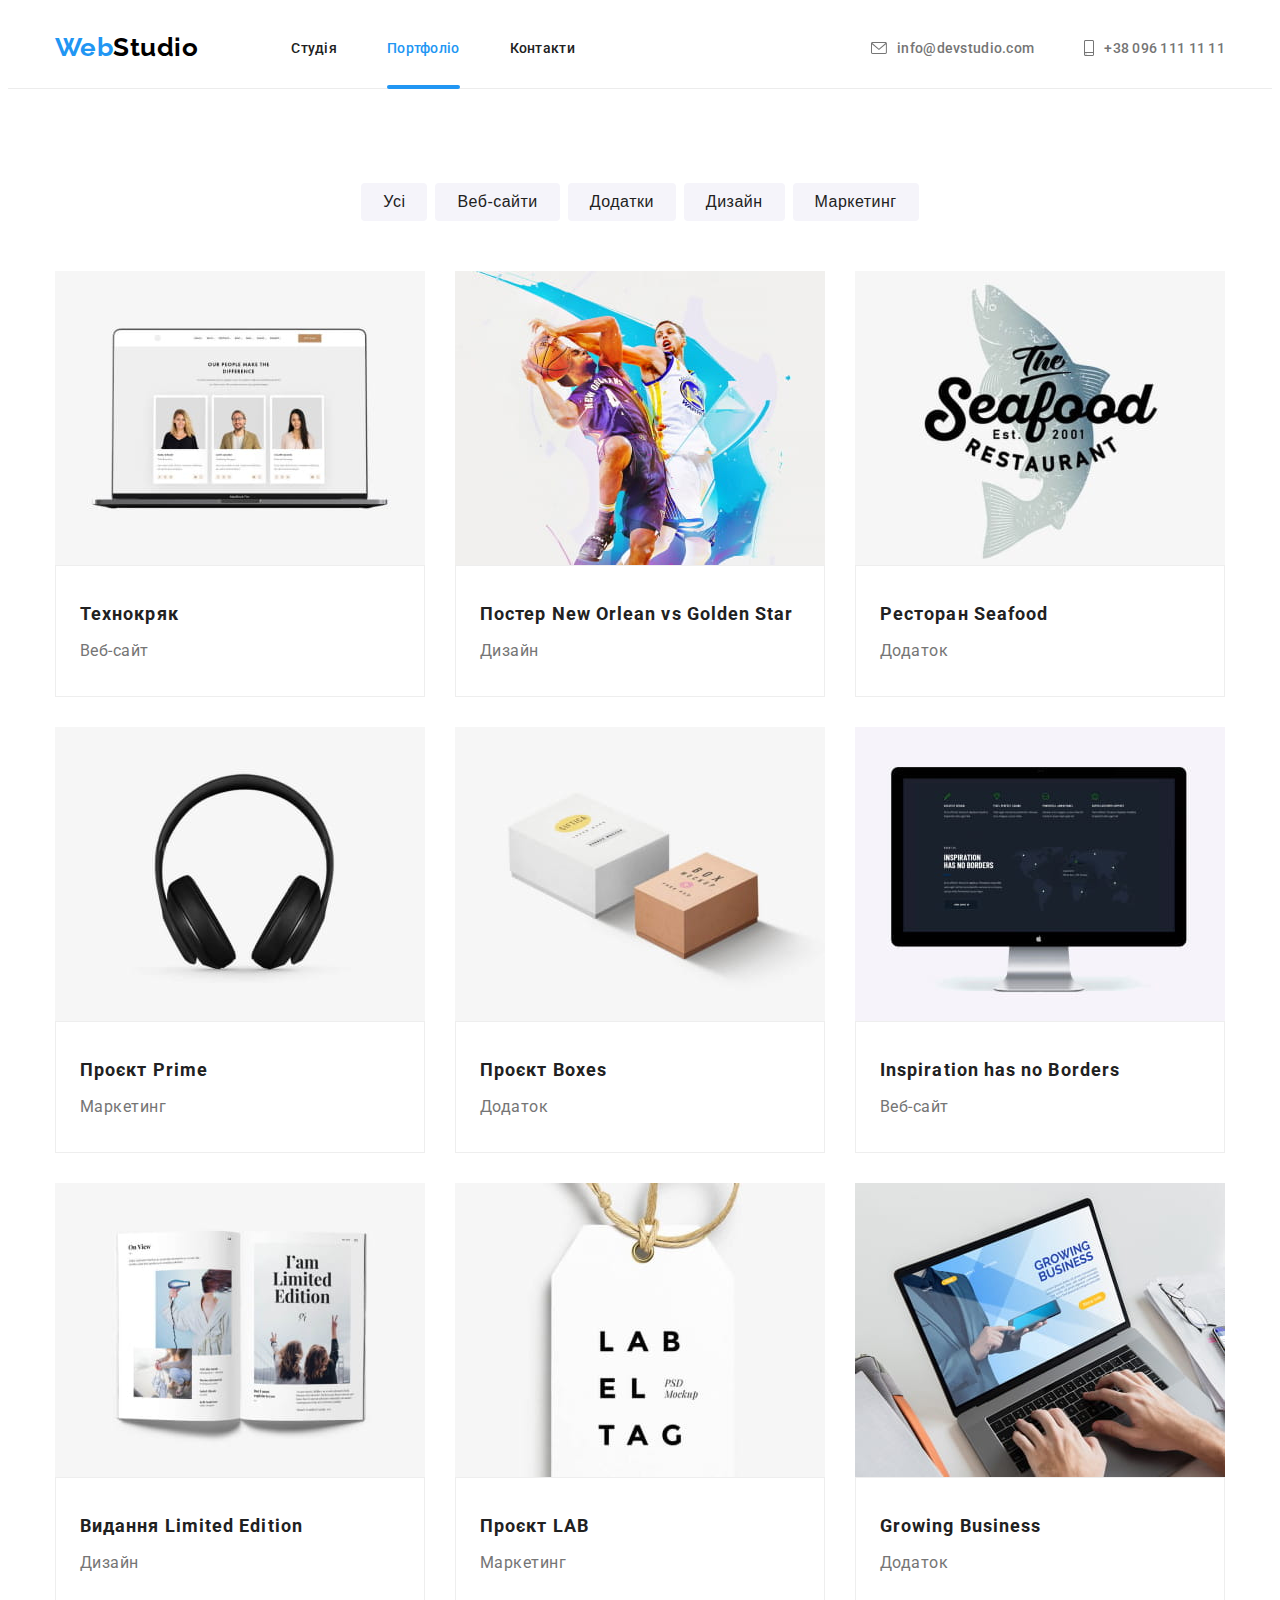
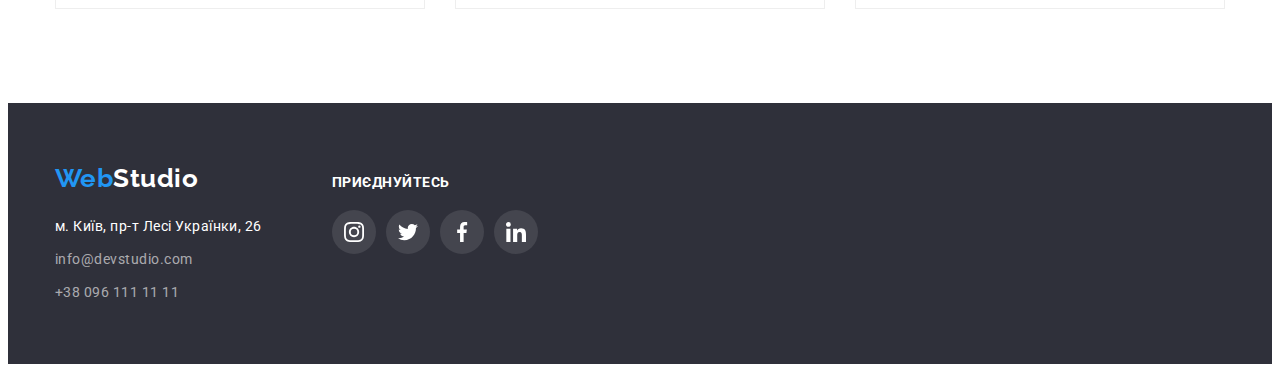
==== portfolio.html @ d0834823 "Initial commit" ====
<!DOCTYPE html>
<html lang="uk">
  <head>
    <meta charset="UTF-8" />
    <!-- IE10 and below only -->
    <meta http-equiv="X-UA-Compatible" content="IE=edge" />
    <meta name="viewport" content="width=device-width, initial-scale=1.0" />
    <title>Portfolio</title>
    <!-- Fonts -->
    <link rel="preconnect" href="https://fonts.googleapis.com" />
    <link rel="preconnect" href="https://fonts.gstatic.com" crossorigin />
    <link
      href="https://fonts.googleapis.com/css2?family=Raleway:wght@700&family=Roboto:wght@400;500;700;900&display=swap"
      rel="stylesheet"
    />
    <!-- Modern-normalize -->
    <link
      rel="stylesheet"
      href="https://cdnjs.cloudflare.com/ajax/libs/modern-normalize/1.1.0/modern-normalize.min.css"
      integrity="sha512-wpPYUAdjBVSE4KJnH1VR1HeZfpl1ub8YT/NKx4PuQ5NmX2tKuGu6U/JRp5y+Y8XG2tV+wKQpNHVUX03MfMFn9Q=="
      crossorigin="anonymous"
      referrerpolicy="no-referrer"
    />
    <!-- Custom styles -->
    <link rel="stylesheet" href="./css/styles.css" />
  </head>
  <body>
    <!-- Portfolio header -->
    <header class="project-header">
      <div class="header-container container">
        <a class="logo link" href="./index.html"><span class="accent">Web</span>Studio</a>
        <nav class="nav">
          <ul class="nav-list list">
            <li class="nav-item">
              <a class="nav-link link" href="./index.html">Студія</a>
            </li>
            <li class="nav-item">
              <a class="nav-link current link" href="./portfolio.html">Портфоліо</a>
            </li>
            <li class="nav-item">
              <a class="nav-link link" href="/">Контакти</a>
            </li>
          </ul>
        </nav>
        <ul class="header-adress list">
          <li class="list-item">
            <a class="list-item-link link" href="mailto:info@devstudio.com">
              <svg class="header-icon" width="16" height="12" href="mailto:info@devstudio.com">
                <use href="./images/icons.svg#mail"></use></svg
              >info@devstudio.com
            </a>
          </li>
          <li class="list-item">
            <a class="list-item-link link" href="tel:+380961111111">
              <svg class="header-icon" width="10" height="16" href="tel:+380961111111">
                <use href="./images/icons.svg#phone"></use></svg
              >+38 096 111 11 11</a
            >
          </li>
        </ul>
      </div>
    </header>
    <main>
      <section class="portfolio">
        <div class="container">
          <!-- Buttons -->
          <ul class="portfolio-button-list list">
            <li class="portfolio-list-item">
              <button class="portfolio-button" type="button">Усі</button>
            </li>
            <li class="portfolio-list-item">
              <button class="portfolio-button" type="button">Веб-сайти</button>
            </li>
            <li class="portfolio-list-item">
              <button class="portfolio-button" type="button">Додатки</button>
            </li>
            <li class="portfolio-list-item">
              <button class="portfolio-button" type="button">Дизайн</button>
            </li>
            <li class="portfolio-list-item">
              <button class="portfolio-button" type="button">Маркетинг</button>
            </li>
          </ul>
          <!-- Gallery of works -->
          <h1 class="visually-hidden">Our works</h1>
          <ul class="work-list list">
            <li class="work-list-item">
              <a class="work-list-link link" href="" link="">
                <div class="work-thumb">
                  <img
                    class="list-item-image"
                    src="./images/img-portfolio1.jpg"
                    alt="photo of a team"
                    width="370"
                    height="294"
                  />
                  <div class="overlay">
                    <p class="overlay-text">
                      Ресурс пропонує комплексні пропозиції з різним рівнем функціоналу та сервісів.
                      Все це дозволить відвідувачу отримати вичерпні відомості про компанію чи
                      приватну особу.
                    </p>
                  </div>
                </div>
                <div class="work-content-wrapper">
                  <h2 class="work-title">Технокряк</h2>
                  <p class="work-subtitle">Веб-сайт</p>
                </div>
              </a>
            </li>
            <li class="work-list-item">
              <a class="work-list-link link" href="" link="">
                <div class="work-thumb">
                  <img
                    class="list-item-image"
                    src="./images/img-portfolio2.jpg"
                    alt="photo of basketball
            players"
                    width="370"
                    height="294"
                  />
                  <div class="overlay">
                    <p class="overlay-text">
                      Ресурс пропонує комплексні пропозиції з різним рівнем функціоналу та сервісів.
                      Все це дозволить відвідувачу отримати вичерпні відомості про компанію чи
                      приватну особу.
                    </p>
                  </div>
                </div>
                <div class="work-content-wrapper">
                  <h2 class="work-title">Постер New Orlean vs Golden Star</h2>
                  <p class="work-subtitle">Дизайн</p>
                </div>
              </a>
            </li>
            <li class="work-list-item">
              <a class="work-list-link link" href="" link="">
                <div class="work-thumb">
                  <img
                    class="list-item-image"
                    src="./images/img-portfolio3.jpg"
                    alt="logo of seafood
            restaurant"
                    width="370"
                    height="294"
                  />
                  <div class="overlay">
                    <p class="overlay-text">
                      Ресурс пропонує комплексні пропозиції з різним рівнем функціоналу та сервісів.
                      Все це дозволить відвідувачу отримати вичерпні відомості про компанію чи
                      приватну особу.
                    </p>
                  </div>
                </div>
                <div class="work-content-wrapper">
                  <h2 class="work-title">Ресторан Seafood</h2>
                  <p class="work-subtitle">Додаток</p>
                </div>
              </a>
            </li>
            <li class="work-list-item">
              <a class="work-list-link link" href="" link="">
                <div class="work-thumb">
                  <img
                    class="list-item-image"
                    src="./images/img-portfolio4.jpg"
                    alt="photo of headphones"
                    width="370"
                    height="294"
                  />
                  <div class="overlay">
                    <p class="overlay-text">
                      Ресурс пропонує комплексні пропозиції з різним рівнем функціоналу та сервісів.
                      Все це дозволить відвідувачу отримати вичерпні відомості про компанію чи
                      приватну особу.
                    </p>
                  </div>
                </div>
                <div class="work-content-wrapper">
                  <h2 class="work-title">Проєкт Prime</h2>
                  <p class="work-subtitle">Маркетинг</p>
                </div>
              </a>
            </li>
            <li class="work-list-item">
              <a class="work-list-link link" href="" link="">
                <div class="work-thumb">
                  <img
                    class="list-item-image"
                    src="./images/img-portfolio5.jpg"
                    alt="photo of boxes"
                    width="370"
                    height="294"
                  />
                  <div class="overlay">
                    <p class="overlay-text">
                      Ресурс пропонує комплексні пропозиції з різним рівнем функціоналу та сервісів.
                      Все це дозволить відвідувачу отримати вичерпні відомості про компанію чи
                      приватну особу.
                    </p>
                  </div>
                </div>
                <div class="work-content-wrapper">
                  <h2 class="work-title">Проєкт Boxes</h2>
                  <p class="work-subtitle">Додаток</p>
                </div>
              </a>
            </li>
            <li class="work-list-item">
              <a class="work-list-link link" href="" link="">
                <div class="work-thumb">
                  <img
                    class="list-item-image"
                    src="./images/img-portfolio6.jpg"
                    alt="photo of a website"
                    width="370"
                    height="294"
                  />
                  <div class="overlay">
                    <p class="overlay-text">
                      Ресурс пропонує комплексні пропозиції з різним рівнем функціоналу та сервісів.
                      Все це дозволить відвідувачу отримати вичерпні відомості про компанію чи
                      приватну особу.
                    </p>
                  </div>
                </div>
                <div class="work-content-wrapper">
                  <h2 class="work-title">Inspiration has no Borders</h2>
                  <p class="work-subtitle">Веб-сайт</p>
                </div>
              </a>
            </li>
            <li class="work-list-item">
              <a class="work-list-link link" href="" link="">
                <div class="work-thumb">
                  <img
                    class="list-item-image"
                    src="./images/img-portfolio7.jpg"
                    alt="photo of a book"
                    width="370"
                    height="294"
                  />
                  <div class="overlay">
                    <p class="overlay-text">
                      Ресурс пропонує комплексні пропозиції з різним рівнем функціоналу та сервісів.
                      Все це дозволить відвідувачу отримати вичерпні відомості про компанію чи
                      приватну особу.
                    </p>
                  </div>
                </div>
                <div class="work-content-wrapper">
                  <h2 class="work-title">Видання Limited Edition</h2>
                  <p class="work-subtitle">Дизайн</p>
                </div>
              </a>
            </li>
            <li class="work-list-item">
              <a class="work-list-link link" href="" link="">
                <div class="work-thumb">
                  <img
                    class="list-item-image"
                    src="./images/img-portfolio8.jpg"
                    alt="photo of a tag"
                    width="370"
                    height="294"
                  />
                  <div class="overlay">
                    <p class="overlay-text">
                      Ресурс пропонує комплексні пропозиції з різним рівнем функціоналу та сервісів.
                      Все це дозволить відвідувачу отримати вичерпні відомості про компанію чи
                      приватну особу.
                    </p>
                  </div>
                </div>
                <div class="work-content-wrapper">
                  <h2 class="work-title">Проєкт LAB</h2>
                  <p class="work-subtitle">Маркетинг</p>
                </div>
              </a>
            </li>
            <li class="work-list-item">
              <a class="work-list-link link" href="" link="">
                <div class="work-thumb">
                  <img
                    class="list-item-image"
                    src="./images/img-portfolio9.jpg"
                    alt="photo of person
            working on computer"
                    width="370"
                    height="294"
                  />
                  <div class="overlay">
                    <p class="overlay-text">
                      Ресурс пропонує комплексні пропозиції з різним рівнем функціоналу та сервісів.
                      Все це дозволить відвідувачу отримати вичерпні відомості про компанію чи
                      приватну особу.
                    </p>
                  </div>
                </div>
                <div class="work-content-wrapper">
                  <h2 class="work-title">Growing Business</h2>
                  <p class="work-subtitle">Додаток</p>
                </div>
              </a>
            </li>
          </ul>
        </div>
      </section>
    </main>
    <!-- Portfolio footer -->
    <footer class="project-footer">
      <div class="container footer-container">
        <div>
          <a class="footer-logo link" href="./index.html"><span class="accent">Web</span>Studio</a>
          <address>
            <ul class="footer-list list">
              <li class="footer-list-item">
                <a class="address-link link" href="/">м. Київ, пр-т Лесі Українки, 26</a>
              </li>
              <li class="footer-list-item">
                <a class="contact-link link" href="mailto:info@devstudio.com">info@devstudio.com</a>
              </li>
              <li class="footer-list-item">
                <a class="contact-link link" href="tel:+380961111111">+38 096 111 11 11</a>
              </li>
            </ul>
          </address>
        </div>
        <div>
          <h2 class="footer-subtitle">Приєднуйтесь</h2>
          <ul class="footer-socials list">
            <li class="socials-item">
              <a
                class="footer-socials-link link"
                href="https://instagram.com/"
                target="_blank"
                rel="noopener noreferrer"
                aria-label="instagram"
              >
                <svg class="footer-socials-icon" width="20" height="20">
                  <use href="./images/icons.svg#instagram"></use>
                </svg>
              </a>
            </li>
            <li class="socials-item">
              <a
                class="footer-socials-link link"
                href="https://twitter.com/"
                target="_blank"
                rel="noopener noreferrer"
                aria-label="twitter"
              >
                <svg class="footer-socials-icon" width="20" height="20">
                  <use href="./images/icons.svg#twitter"></use>
                </svg>
              </a>
            </li>
            <li class="socials-item">
              <a
                class="footer-socials-link link"
                href="https://www.facebook.com/"
                target="_blank"
                rel="noopener noreferrer"
                aria-label="facebook"
              >
                <svg class="footer-socials-icon" width="20" height="20">
                  <use href="./images/icons.svg#facebook"></use>
                </svg>
              </a>
            </li>
            <li class="socials-item">
              <a
                class="footer-socials-link link"
                href="https://www.linkedin.com/"
                target="_blank"
                rel="noopener noreferrer"
                aria-label="linkedin"
              >
                <svg class="footer-socials-icon" width="20" height="20">
                  <use href="./images/icons.svg#linkedin"></use>
                </svg>
              </a>
            </li>
          </ul>
        </div>
      </div>
    </footer>
  </body>
</html>
---- css/styles.css ----
:root {
  /* Fonts */
  --main-font: 'Roboto', sans-serif;
  --secondary-font: 'Raleway', sans-serif;

  /* Text colors */
  --main-text-color: #212121;
  --secondary-text-color: #757575;
  --white-text-color: #ffffff;
  --black-text-color: #000000;

  /* Background colors */
  --main-background-color: #2f303a;
  --secondary-background-color: #f5f4fa;
  --additional-background-color: #f5f5f5;

  /* Other colors */
  --accent-color: #2196f3;
  --active-btn-color: #188ce8;
  --contact-links-color: rgba(255, 255, 255, 0.6);
  --light-color1: #ececec;
  --light-color2: #eeeeee;

  /* Animation properties */
  --timing-function: cubic-bezier(0.4, 0, 0.2, 1);
}

body {
  font-family: var(--main-font);
  color: var(--main-text-color);
  letter-spacing: 0.03em;
}

/* Reset */

.html {
  box-sizing: border-box;
}

*,
*::after,
*::before {
  box-sizing: inherit;
}

/* Margin reset*/
h1,
h2,
h3,
h4,
h5,
h6,
p {
  margin: 0;
}

/* Decoration reset */
.link {
  text-decoration: none;
}

.list {
  list-style: none;
  padding: 0;
  margin: 0;
}

/* Styles for images */

img {
  display: block;
  width: 100%;
  height: auto;
}

.container {
  width: 1200px;
  padding-left: 15px;
  padding-right: 15px;
  margin-left: auto;
  margin-right: auto;
  box-sizing: border-box;

  /* outline: 2px solid red;
  outline-offset: -2px; */
}

/**
  |============================
  | Project header
  |============================
*/

.project-header {
  border-bottom: 1px solid #ececec;
}

.header-container {
  display: flex;
  align-items: center;
}

.accent {
  color: var(--accent-color);
}

.logo {
  display: block;
  padding-top: 24px;
  padding-bottom: 25px;
  margin-right: 93px;
  font-family: var(--secondary-font);
  color: var(--black-text-color);
  font-weight: 700;
  font-size: 26px;
  line-height: calc(31 / 26);
}

.nav {
  margin-right: auto;
}

.nav-list {
  display: flex;
  align-items: center;
  gap: 50px;
}

.nav-link {
  display: block;
  padding-top: 32px;
  padding-bottom: 32px;
  font-weight: 500;
  font-size: 14px;
  line-height: calc(16 / 14);
  letter-spacing: 0.02em;
  color: var(--main-text-color);
  transition-timing-function: var(--timing-function);
  transition-duration: 250ms;
  transition-property: color;
}

.nav-link:hover,
.nav-link:focus {
  color: var(--accent-color);
}

.nav-item {
  position: relative;
}

.nav-link.current {
  color: var(--accent-color);
}

.nav-link.current::after {
  content: '';
  display: block;
  width: 100%;
  height: 4px;
  background-color: var(--accent-color);
  position: absolute;
  bottom: -1.5%;
  left: 0;
  border-radius: 2px;
}

.header-adress {
  display: flex;
  align-items: center;
  gap: 50px;
}

.list-item-link {
  display: flex;
  align-items: center;
  gap: 10px;
  padding-top: 32px;
  padding-bottom: 32px;
  font-weight: 500;
  font-size: 14px;
  line-height: calc(16 / 14);
  letter-spacing: 0.02em;
  color: var(--secondary-text-color);
  transition-timing-function: var(--timing-function);
  transition-duration: 250ms;
  transition-property: color;
}

.list-item-link:hover,
.list-item-link:focus {
  color: var(--accent-color);
}

.header-icon {
  fill: currentColor;
}

/**
  |============================
  | Section hero
  |============================
*/

.hero {
  padding-top: 200px;
  padding-bottom: 200px;
  margin-left: auto;
  margin-right: auto;
  background-color: var(--main-background-color);
  background-image: linear-gradient(to right, rgba(47, 48, 58, 0.4) 0%, rgba(47, 48, 58, 0.4) 100%),
    url(../images/background-image.jpg);
  background-position: center;
  background-repeat: no-repeat;
  background-size: cover;
  max-width: 1600px;
}

.hero-title {
  width: 696px;
  margin-left: auto;
  margin-right: auto;
  margin-bottom: 30px;
  font-weight: 900;
  font-size: 44px;
  line-height: calc(60 / 44);
  text-align: center;
  letter-spacing: 0.06em;
  text-transform: uppercase;
  color: var(--white-text-color);
}

.hero-button {
  width: 216px;
  min-height: 50px;
  border-radius: 4px;
  font-weight: 700;
  font-size: 16px;
  line-height: calc(30 / 16);
  text-align: center;
  letter-spacing: 0.06em;
  color: var(--white-text-color);
  background: var(--accent-color);
  margin: 0 auto;
  display: block;
  border: 0;
  cursor: pointer;
  box-shadow: 0px 4px 4px rgba(0, 0, 0, 0.15);
}

.hero-button:active {
  background-color: var(--active-btn-color);
}

/* Modal window */

.backdrop {
  position: fixed;
  top: 0;
  left: 0;
  width: 100%;
  height: 100%;
  background-color: rgba(0, 0, 0, 0.2);
  transition-property: opacity, visibility;
  transition-duration: 250ms;
  transition-timing-function: var(--timing-function);
  z-index: 10;
}

.backdrop.is-hidden {
  opacity: 0;
  pointer-events: none;
  visibility: hidden;
}

.modal {
  position: absolute;
  top: 50%;
  left: 50%;
  width: 528px;
  height: 581px;
  transform: translate(-50%, -50%);
  transition-property: opacity, visibility;
  background-color: var(--white-text-color);
  box-shadow: 0px 1px 3px rgba(0, 0, 0, 0.12), 0px 1px 1px rgba(0, 0, 0, 0.14),
    0px 2px 1px rgba(0, 0, 0, 0.2);
  border-radius: 4px;
}

.modal-button {
  position: absolute;
  top: 8px;
  right: 8px;
  width: 30px;
  height: 30px;
  border: 1px solid rgba(0, 0, 0, 0.1);
  border-radius: 50%;
  padding: 0;
  display: flex;
  align-items: center;
  justify-content: center;
  background-color: var(--white-text-color);
  cursor: pointer;
}

/**
  |============================
  | Section about business priorities
  |============================
*/
.about {
  padding-top: 94px;
  padding-bottom: 94px;
}

.about-list {
  display: flex;
  gap: 30px;
}

.about-list-item {
  width: 270px;
}

.about-icon-container {
  display: flex;
  background-color: var(--secondary-background-color);
  height: 120px;
  align-items: center;
  justify-content: center;
  border-radius: 4px;
  margin-bottom: 30px;
}

.about-title {
  margin-bottom: 10px;
  font-size: 14px;
  line-height: calc(16 / 14);
  text-transform: uppercase;
  color: var(--main-text-color);
}

.about-subtitle {
  font-size: 14px;
  line-height: calc(24 / 14);
  color: var(--secondary-text-color);
}

/**
  |============================
  | Section about activities
  |============================
*/
.activity {
  padding-bottom: 94px;
}
.activity-title {
  margin-bottom: 50px;
  font-size: 36px;
  line-height: calc(42 / 36);
  text-align: center;
  color: var(--main-text-color);
}

.activity-list {
  display: flex;
  gap: 30px;
}

.activity-wrapper {
  position: relative;
}

.activity-name {
  display: flex;
  align-items: center;
  justify-content: center;
  position: absolute;
  bottom: 0;
  right: 0;
  color: var(--white-text-color);
  background-color: rgba(47, 48, 58, 0.8);
  width: 100%;
  height: 70px;
  text-transform: uppercase;
  font-size: 14px;
  line-height: calc(16 / 14);
}

/**
  |============================
  | Section about working staff and their roles
  |============================
*/
.team {
  padding-top: 94px;
  padding-bottom: 94px;
}

.team-list {
  display: flex;
  gap: 30px;
}

.team-list-item {
  background-color: var(--white-text-color);
  box-shadow: 0px 1px 3px rgba(0, 0, 0, 0.12), 0px 1px 1px rgba(0, 0, 0, 0.14),
    0px 2px 1px rgba(0, 0, 0, 0.2);
  border-radius: 0px 0px 4px 4px;
}

.team {
  background-color: var(--secondary-background-color);
}
.team-title {
  margin-bottom: 50px;
  font-size: 36px;
  line-height: calc(42 / 36);
  text-align: center;
  color: var(--main-text-color);
}

.team-content-wrapper {
  padding: 30px;
}

.team-members {
  margin-bottom: 10px;
  font-weight: 500;
  font-size: 16px;
  line-height: calc(19 / 16);
  text-align: center;
  color: var(--main-text-color);
}

.team-role {
  margin-bottom: 16px;
  font-size: 16px;
  line-height: calc(19 / 16);
  text-align: center;
  color: var(--secondary-text-color);
}

/* Socials */
.socials {
  display: flex;
  gap: 10px;
  justify-content: center;
}

.socials-link {
  display: flex;
  align-items: center;
  justify-content: center;
  width: 44px;
  height: 44px;
  border-radius: 50%;
  color: rgba(175, 177, 184, 1);
  transition-timing-function: var(--timing-function);
  transition-duration: 250ms;
  transition-property: color, background-color;
}

.socials-link:hover,
.socials-link:focus {
  color: var(--white-text-color);
  background-color: var(--accent-color);
}

.socials-icon {
  fill: currentColor;
}

/**
  |============================
  | Section about regular clients
  |============================
*/

.clients {
  padding-top: 94px;
  padding-bottom: 94px;
}

.clients-title {
  font-size: 36px;
  line-height: calc(42 / 36);
  text-align: center;
  padding-bottom: 50px;
}

.clients-list {
  display: flex;
  justify-content: center;
  gap: 30px;
}

.clients-item {
  width: 170px;
  height: 92px;
}

.clients-link {
  display: flex;
  border: 1px solid #afb1b8;
  border-radius: 4px;
  align-items: center;
  justify-content: center;
  width: 100%;
  height: 100%;
  color: #afb1b8;
  transition-timing-function: var(--timing-function);
  transition-duration: 250ms;
  transition-property: border-color;
}

.clients-icon {
  transition-timing-function: var(--timing-function);
  transition-duration: 250ms;
  transition-property: fill;
}

.clients-link:hover .clients-icon,
.clients-link:focus .clients-icon {
  fill: var(--accent-color);
}

.clients-link:hover,
.clients-link:focus {
  border-color: var(--accent-color);
}

.clients-icon {
  fill: currentColor;
}

/**
  |============================
  | Portfolio section
  |============================
*/
/* Buttons */
.portfolio {
  padding-top: 94px;
  padding-bottom: 94px;
}

.portfolio-button-list {
  display: flex;
  justify-content: center;
  gap: 8px;
  margin-bottom: 50px;
}

.portfolio-button {
  padding: 6px 22px;
  font-weight: 500;
  font-size: 16px;
  line-height: calc(26 / 16);
  background: var(--secondary-background-color);
  text-align: center;
  letter-spacing: 0.03em;
  color: var(--main-text-color);
  border: 0;
  cursor: pointer;
  border-radius: 4px;
  transition-timing-function: var(--timing-function);
  transition-duration: 250ms;
  transition-property: box-shadow, background-color, color;
}

.portfolio-button:hover,
.portfolio-button:focus {
  box-shadow: 0px 3px 1px rgba(0, 0, 0, 0.1), 0px 1px 2px rgba(0, 0, 0, 0.08),
    0px 2px 2px rgba(0, 0, 0, 0.12);
  background-color: var(--accent-color);
  color: var(--white-text-color);
}

.portfolio-button:active {
  background-color: var(--active-btn-color);
}

.work-list {
  display: flex;
  flex-wrap: wrap;
  gap: 30px;
}

.work-list-item {
  flex-basis: calc((100% - 60px) / 3);
}

.work-list-link {
  display: inline-block;
  transition-timing-function: var(--timing-function);
  transition-duration: 250ms;
  transition-property: box-shadow;
}

.work-list-link:hover,
.work-list-link:focus {
  box-shadow: 0px 1px 1px rgba(0, 0, 0, 0.12), 0px 4px 4px rgba(0, 0, 0, 0.06),
    1px 4px 6px rgba(0, 0, 0, 0.16);
}

.work-thumb {
  position: relative;
  overflow: hidden;
}

.overlay {
  transform: translateY(100%);
  display: flex;
  align-items: center;
  justify-content: center;
  position: absolute;
  top: 0;
  left: 0;
  background-color: rgba(33, 150, 243, 0.9);
  width: 100%;
  height: 100%;
  padding: 63px 24px;
  transition-property: transform;
  transition-duration: 250ms;
  transition-timing-function: var(--timing-function);
}

.overlay-text {
  font-size: 18px;
  line-height: calc(28 / 18);
  color: var(--white-text-color);
}

.work-list-item:hover .overlay {
  transform: translateY(0);
}

.work-content-wrapper {
  padding: 30px 0;
  border: 1px solid var(--light-color2);
}

.work-title {
  margin-bottom: 4px;
  margin-left: 24px;
  text-align: left;
  font-size: 18px;
  line-height: calc(36 / 18);
  letter-spacing: 0.06em;
  color: var(--main-text-color);
}

.work-subtitle {
  margin-left: 24px;
  text-align: left;
  font-size: 16px;
  line-height: calc(30 / 16);
  color: var(--secondary-text-color);
}
/**
  |============================
  | Project footer
  |============================
*/
.project-footer {
  background-color: var(--main-background-color);
  padding-top: 60px;
  padding-bottom: 60px;
}

.footer-container {
  display: flex;
  gap: 70px;
  align-items: baseline;
}

.footer-logo {
  display: block;
  margin-bottom: 20px;
  font-family: var(--secondary-font);
  color: var(--white-text-color);
  font-weight: 700;
  font-size: 26px;
  line-height: calc(31 / 26);
}

.footer-list-item:not(:last-child) {
  margin-bottom: 9px;
}

.address-link {
  display: block;
  font-style: normal;
  font-size: 14px;
  line-height: calc(24 / 14);
  color: var(--white-text-color);
  transition-property: color;
  transition-duration: 250ms;
  transition-timing-function: var(--timing-function);
}

.address-link:hover,
.address-link:focus {
  color: var(--accent-color);
}

.contact-link {
  display: block;
  font-style: normal;
  font-size: 14px;
  line-height: calc(24 / 14);
  color: var(--contact-links-color);
  transition-property: color;
  transition-duration: 250ms;
  transition-timing-function: var(--timing-function);
}

.contact-link:hover,
.contact-link:focus {
  color: var(--accent-color);
}

.footer-subtitle {
  margin-bottom: 20px;
  font-size: 14px;
  line-height: calc(16 / 14);
  text-transform: uppercase;
  color: var(--white-text-color);
}

.footer-socials {
  display: flex;
  gap: 10px;
  justify-content: center;
}

.footer-socials-icon {
  fill: var(--white-text-color);
}

.footer-socials-link {
  display: flex;
  align-items: center;
  justify-content: center;
  width: 44px;
  height: 44px;
  border-radius: 50%;
  background: rgba(255, 255, 255, 0.1);
  transition-property: background-color;
  transition-duration: 250ms;
  transition-timing-function: var(--timing-function);
}

.footer-socials-link:hover,
.footer-socials-link:focus {
  background-color: var(--accent-color);
}

/* Hidden titles */

.visually-hidden {
  position: absolute;
  width: 1px;
  height: 1px;
  margin: -1px;
  border: 0;
  padding: 0;
  white-space: nowrap;
  clip-path: inset(100%);
  clip: rect(0 0 0 0);
  overflow: hidden;
}
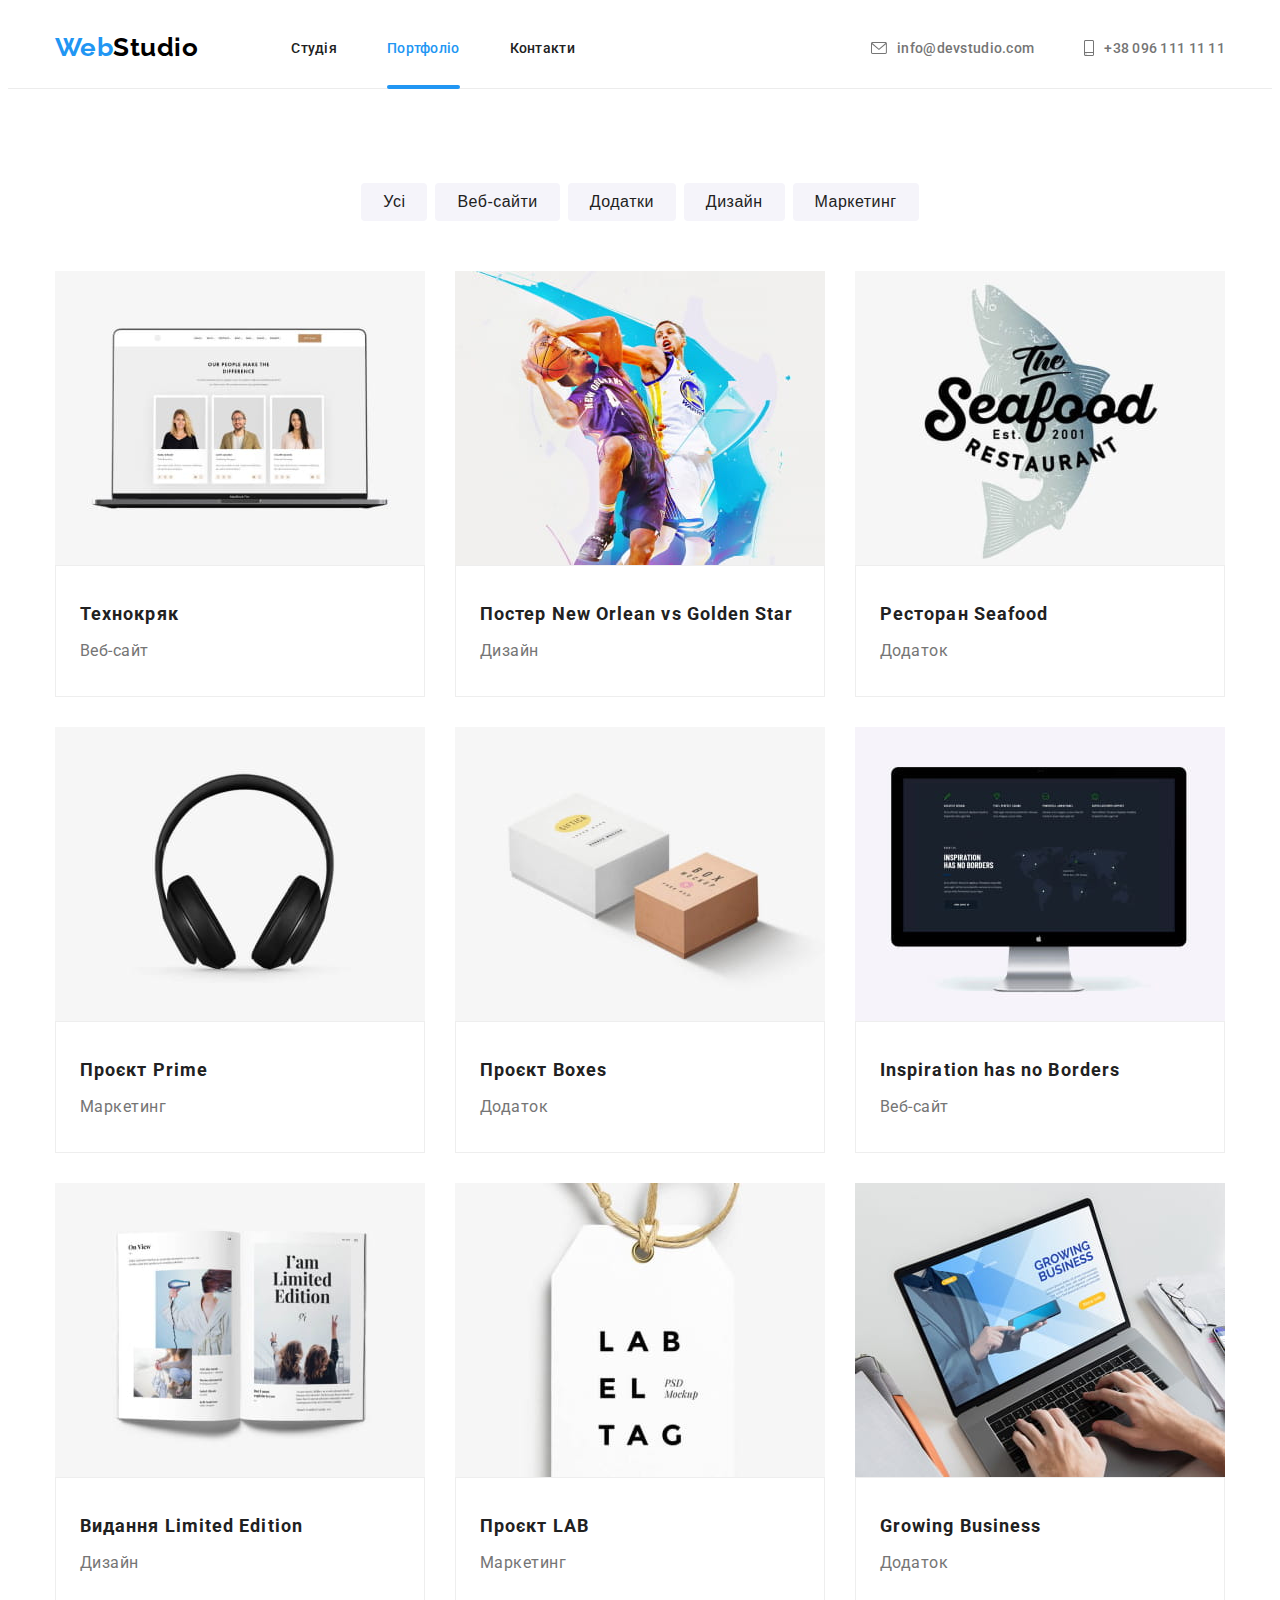
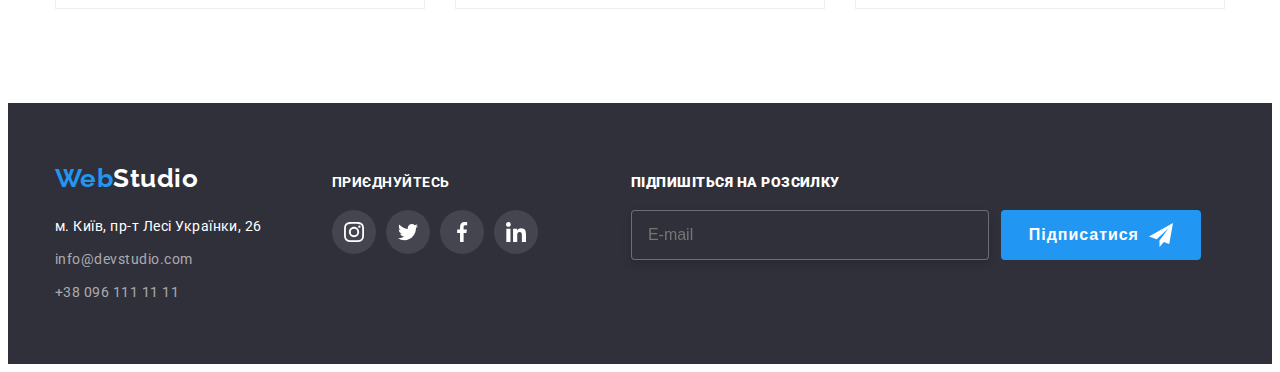
==== commit 454f091f: "add registration form" ====
--- a/portfolio.html
+++ b/portfolio.html
@@ -310,7 +310,7 @@
     <!-- Portfolio footer -->
     <footer class="project-footer">
       <div class="container footer-container">
-        <div>
+        <div class="footer-contacts-container">
           <a class="footer-logo link" href="./index.html"><span class="accent">Web</span>Studio</a>
           <address>
             <ul class="footer-list list">
@@ -326,7 +326,7 @@
             </ul>
           </address>
         </div>
-        <div>
+        <div class="footer-icons-container">
           <h2 class="footer-subtitle">Приєднуйтесь</h2>
           <ul class="footer-socials list">
             <li class="socials-item">
@@ -383,6 +383,30 @@
             </li>
           </ul>
         </div>
+        <div>
+          <form class="footer-form" autocomplete="on">
+            <label class="footer-email" for="footer-email">
+              <strong>Підпишіться на розсилку</strong>
+            </label>
+            <div class="email-form">
+              <input
+                class="footer-label"
+                type="email"
+                name="email"
+                id="footer-email"
+                placeholder="E-mail"
+              />
+              <div>
+                <button class="telegram-button" type="submit">
+                  Підписатися
+                  <svg class="tg-icon" width="24" height="24">
+                    <use href="./images/icons.svg#icon-telegram"></use>
+                  </svg>
+                </button>
+              </div>
+            </div>
+          </form>
+        </div>
       </div>
     </footer>
   </body>
--- a/css/styles.css
+++ b/css/styles.css
@@ -274,6 +274,8 @@
 }
 
 .modal {
+  box-sizing: border-box;
+  padding: 40px;
   position: absolute;
   top: 50%;
   left: 50%;
@@ -301,6 +303,164 @@
   justify-content: center;
   background-color: var(--white-text-color);
   cursor: pointer;
+  transition-property: fill;
+  transition-duration: 250ms;
+  transition-timing-function: var(--timing-function);
+}
+
+.modal-button:hover,
+.modal-button:focus {
+  fill: var(--accent-color);
+}
+
+/* Register form */
+
+.register-form-title {
+  display: block;
+  text-align: center;
+  font-weight: 700;
+  font-size: 20px;
+  line-height: calc(23 / 20);
+  margin-bottom: 12px;
+}
+
+.register-form-group {
+  width: 448px;
+  height: 342px;
+  margin-bottom: 20px;
+}
+
+.register-form-field {
+  position: relative;
+  display: block;
+  margin-bottom: 10px;
+}
+
+.register-form-label {
+  display: block;
+  font-size: 12px;
+  line-height: calc(14 / 12);
+  letter-spacing: 0.01em;
+  margin-bottom: 4px;
+  color: var(--secondary-text-color);
+}
+
+.register-form-input {
+  width: 100%;
+  height: 40px;
+  padding-left: 42px;
+  padding-right: 2px;
+  border: 1px solid rgba(33, 33, 33, 0.2);
+  border-radius: 4px;
+  outline: transparent;
+  transition-property: border-color;
+  transition-duration: 250ms;
+  transition-timing-function: var(--timing-function);
+}
+
+.register-form-input:focus {
+  border-color: var(--accent-color);
+}
+
+.register-form-input:hover {
+  cursor: pointer;
+}
+
+.register-form-icon {
+  position: absolute;
+  bottom: 11px;
+  left: 12px;
+  transition-property: fill;
+  transition-duration: 250ms;
+  transition-timing-function: var(--timing-function);
+}
+
+.register-form-input:focus + .register-form-icon {
+  fill: var(--accent-color);
+}
+
+.register-form-message {
+  display: block;
+  resize: none;
+  outline: transparent;
+  width: 100%;
+  height: 120px;
+  padding-top: 12px;
+  padding-left: 16px;
+  padding-right: 28px;
+  border: 1px solid rgba(33, 33, 33, 0.2);
+  border-radius: 4px;
+  transition-property: border-color;
+  transition-duration: 250ms;
+  transition-timing-function: var(--timing-function);
+}
+
+.register-form-message:focus {
+  border-color: var(--accent-color);
+}
+
+.register-form-message:hover {
+  cursor: pointer;
+}
+
+.register-form-message::placeholder {
+  font-size: 12px;
+  line-height: calc(14 / 12);
+  letter-spacing: 0.01em;
+  color: rgba(117, 117, 117, 0.5);
+}
+
+.register-form-agreement {
+  display: flex;
+  gap: 9px;
+  align-items: center;
+  justify-content: center;
+  margin-bottom: 30px;
+}
+
+.icon-checked {
+  opacity: 0;
+}
+
+.register-form-checkbox:checked + .register-form-icons .icon-checked {
+  opacity: 1;
+}
+
+.icon-unchecked {
+  opacity: 1;
+}
+
+.register-form-checkbox:checked + .register-form-icons .icon-unchecked {
+  opacity: 0;
+}
+
+.register-form-text {
+  user-select: none;
+  font-size: 14px;
+  line-height: calc(24 / 14);
+  color: var(--secondary-text-color);
+}
+
+.register-form-link {
+  color: var(--accent-color);
+}
+
+.register-form-button {
+  display: block;
+  margin: 0 auto;
+  width: 200px;
+  min-height: 50px;
+  border-radius: 4px;
+  font-weight: 700;
+  font-size: 16px;
+  line-height: calc(30 / 16);
+  text-align: center;
+  letter-spacing: 0.06em;
+  color: var(--white-text-color);
+  background: var(--accent-color);
+  border: 0;
+  cursor: pointer;
+  box-shadow: 0px 4px 4px rgba(0, 0, 0, 0.15);
 }
 
 /**
@@ -671,8 +831,11 @@
 
 .footer-container {
   display: flex;
-  gap: 70px;
   align-items: baseline;
+}
+
+.footer-contacts-container {
+  margin-right: 70px;
 }
 
 .footer-logo {
@@ -721,6 +884,11 @@
   color: var(--accent-color);
 }
 
+/* Footer socials */
+
+.footer-icons-container {
+  margin-right: 93px;
+}
 .footer-subtitle {
   margin-bottom: 20px;
   font-size: 14px;
@@ -755,6 +923,62 @@
 .footer-socials-link:hover,
 .footer-socials-link:focus {
   background-color: var(--accent-color);
+}
+
+/* Footer form */
+
+.footer-email {
+  display: inline-block;
+  font-weight: 700;
+  font-size: 14px;
+  line-height: calc(16 / 14);
+  text-transform: uppercase;
+  color: var(--white-text-color);
+  margin-bottom: 20px;
+}
+
+.email-form {
+  display: flex;
+  align-items: center;
+  gap: 12px;
+}
+
+.footer-label {
+  cursor: pointer;
+  outline: transparent;
+  width: 358px;
+  height: 50px;
+  padding-left: 16px;
+  background-color: var(--main-background-color);
+  color: rgba(255, 255, 255, 0.6);
+  font-size: 16px;
+  line-height: calc(20 / 16);
+  border: 1px solid rgba(255, 255, 255, 0.3);
+  filter: drop-shadow(0px 4px 4px rgba(0, 0, 0, 0.15));
+  border-radius: 4px;
+  transition: border-color 250ms var(--timing-function);
+}
+
+.footer-label:focus {
+  border: 1px solid var(--accent-color);
+}
+
+.telegram-button {
+  color: var(--white-text-color);
+  font-weight: 700;
+  font-size: 16px;
+  line-height: calc(30 / 16);
+  width: 200px;
+  height: 50px;
+  background-color: var(--accent-color);
+  border-radius: 4px;
+  border: 0;
+  letter-spacing: 0.06em;
+  display: flex;
+  align-items: center;
+  justify-content: center;
+  cursor: pointer;
+  gap: 10px;
 }
 
 /* Hidden titles */
